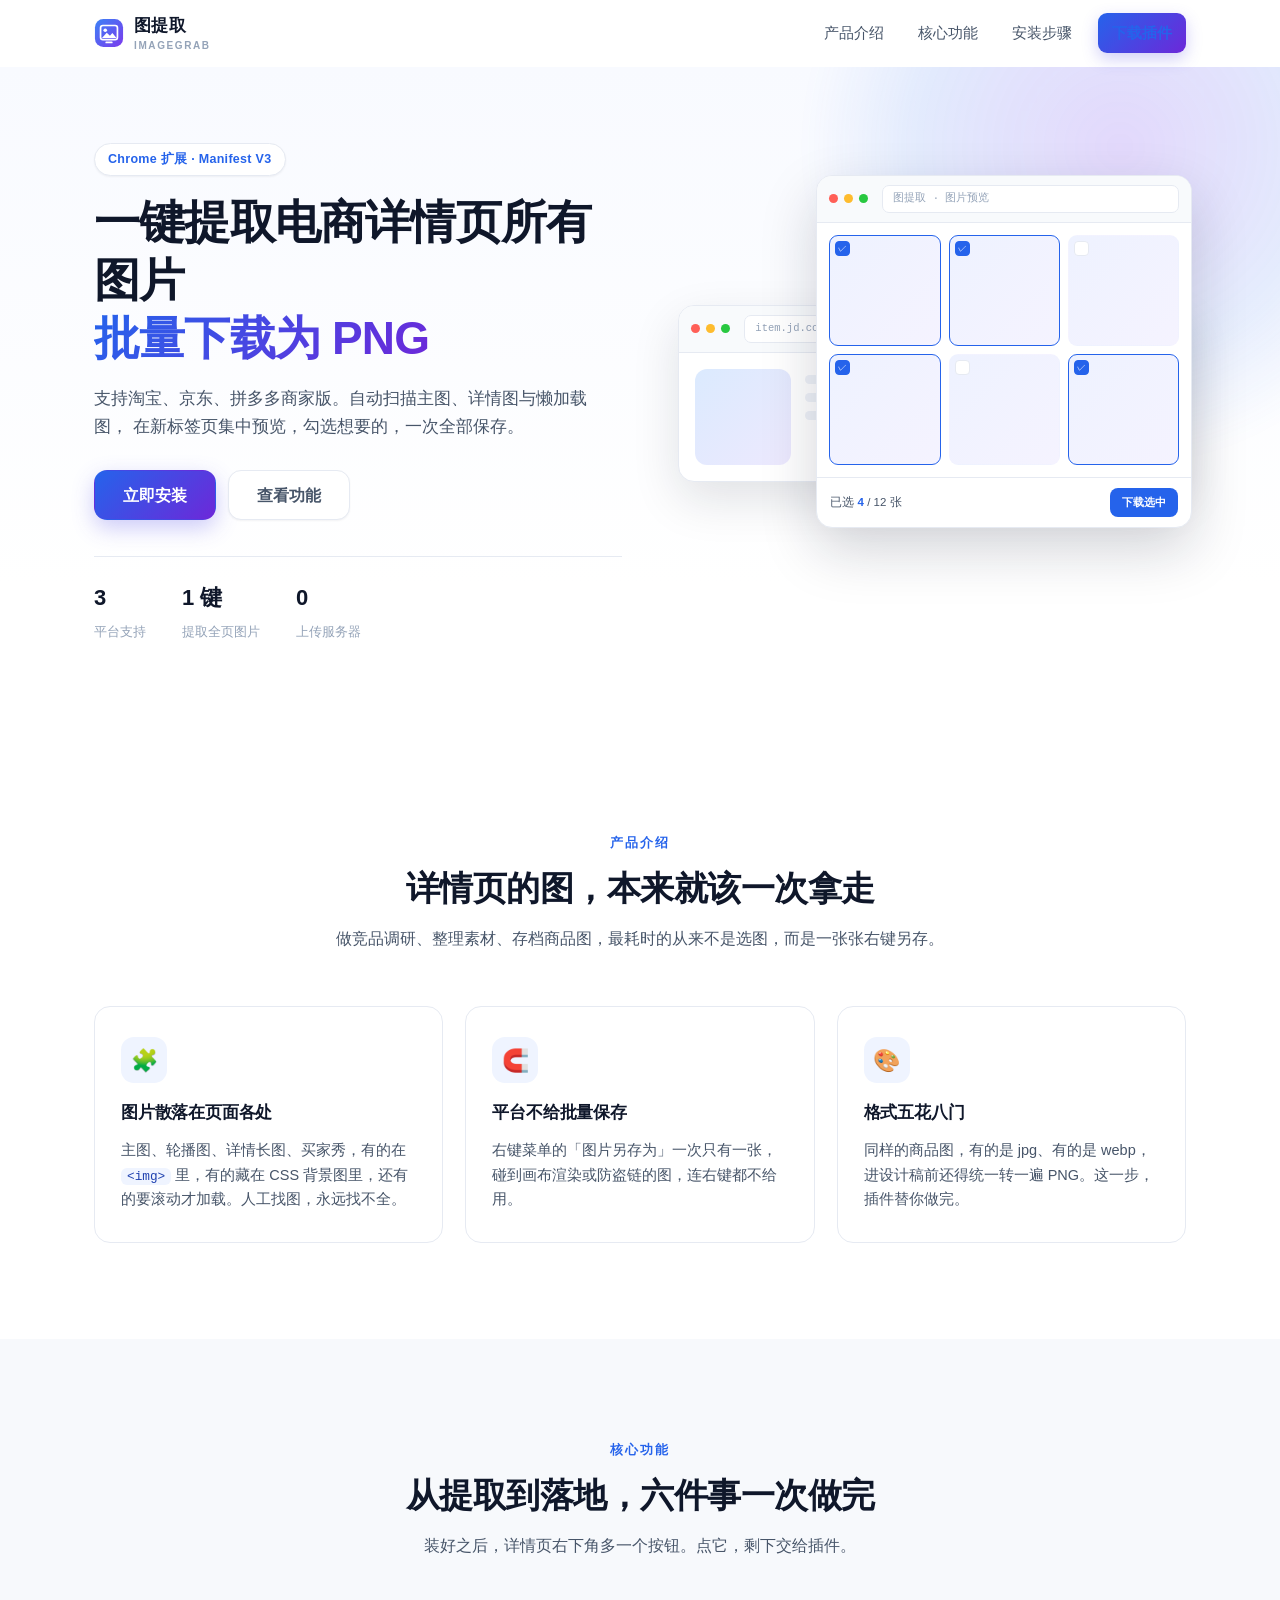
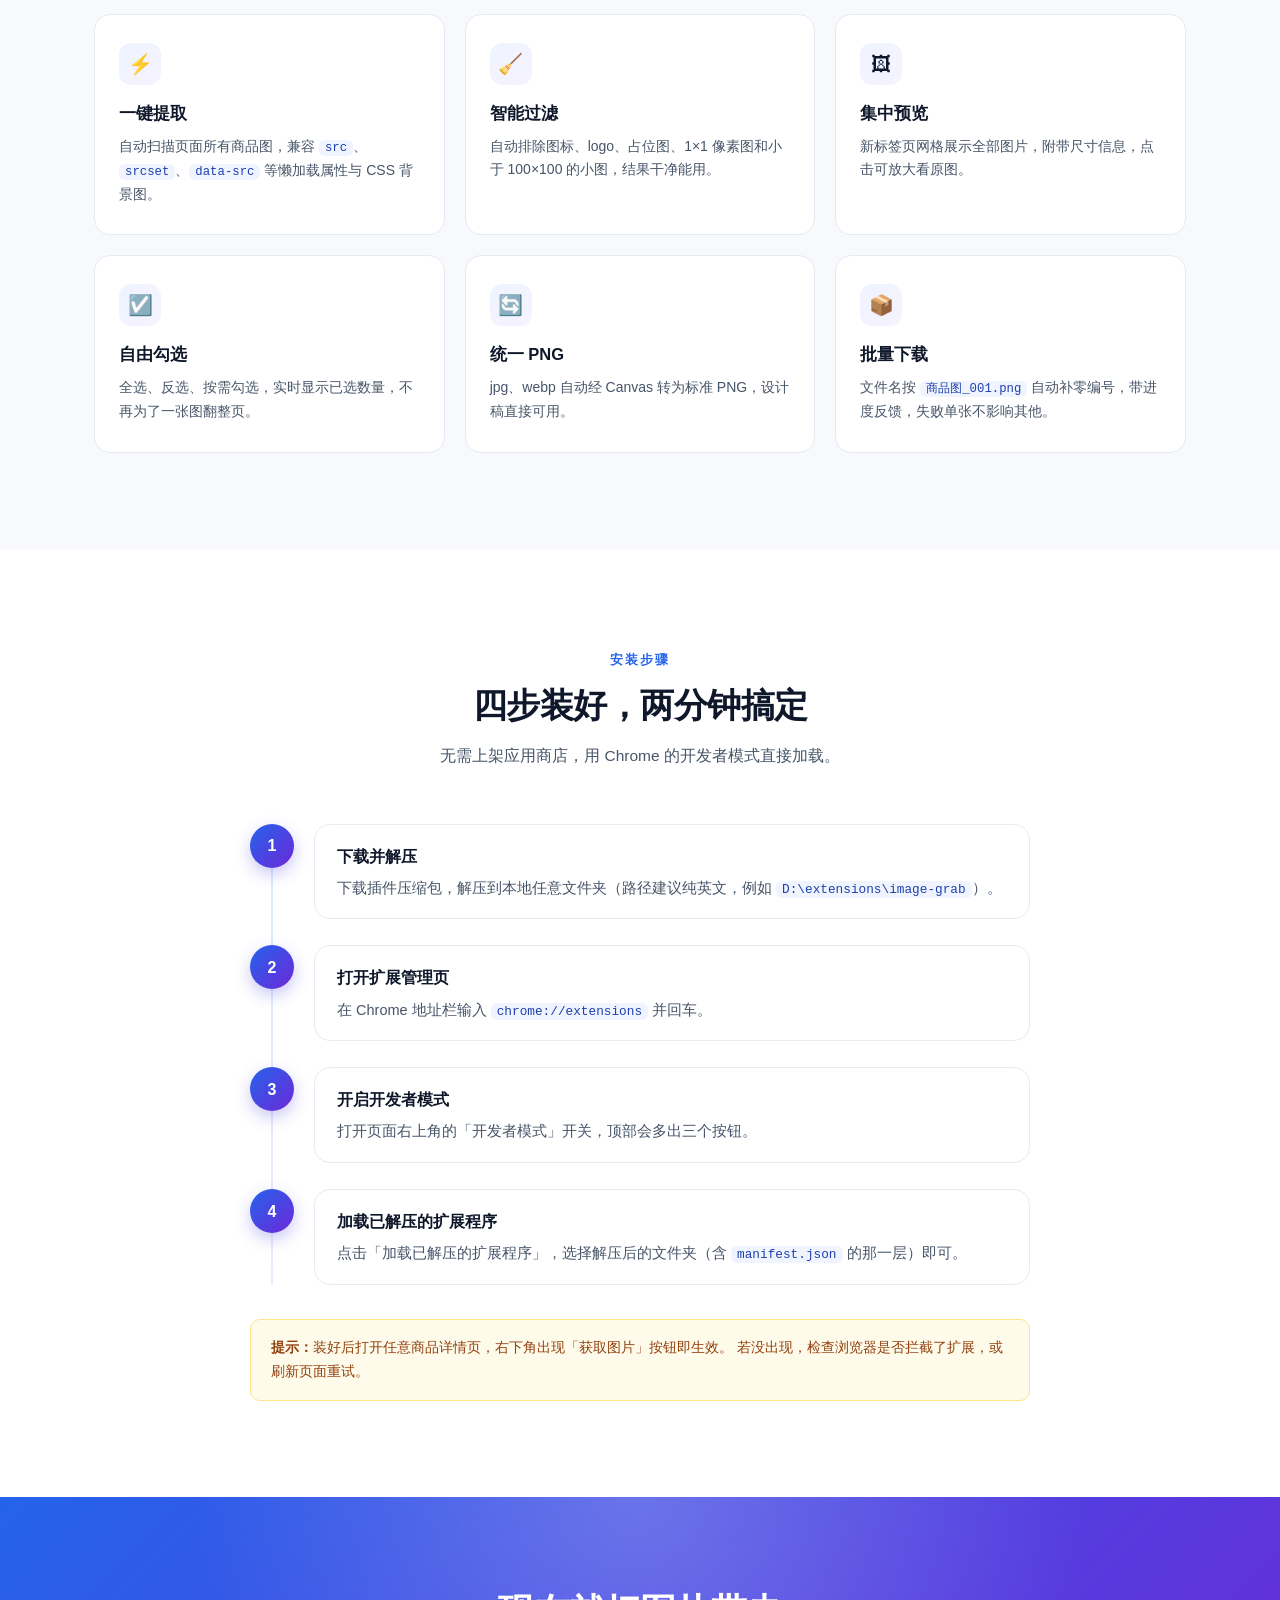
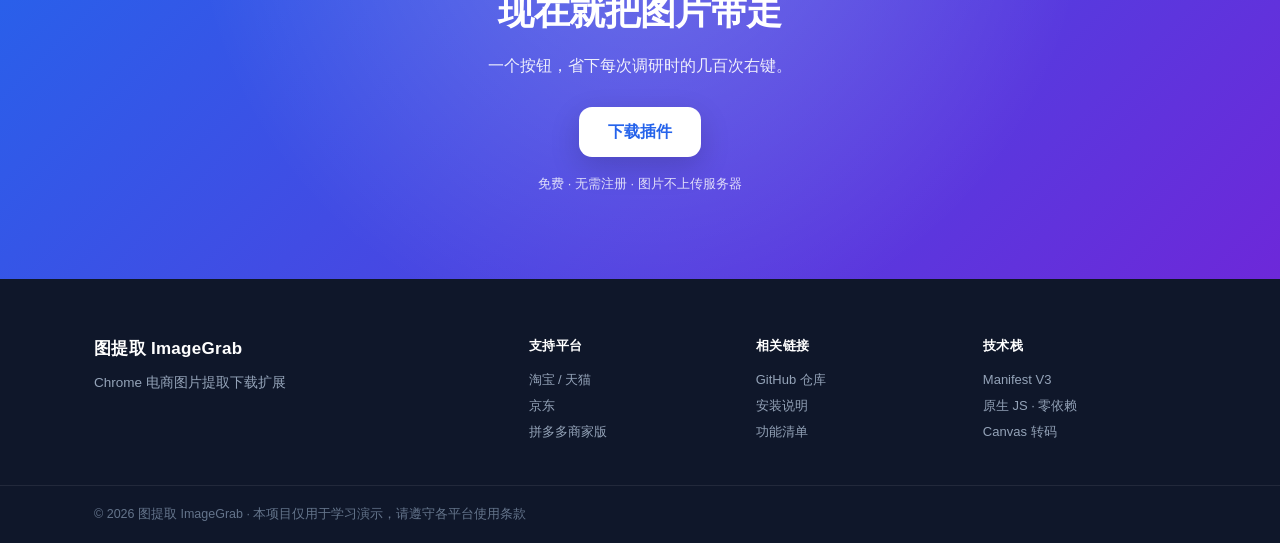
==== docs/index.html @ 2a809ac8 "feat: 初始化图提取插件（MV3）+ 官方宣传网站" ====
<!DOCTYPE html>
<html lang="zh-CN">
<head>
<meta charset="UTF-8">
<meta name="viewport" content="width=device-width, initial-scale=1.0">
<title>图提取 ImageGrab · 一键提取电商详情页图片</title>
<meta name="description" content="Chrome 扩展「图提取」：在淘宝、京东、拼多多商家版的商品详情页一键提取所有图片，集中预览、自由勾选、批量下载为 PNG。">
<link rel="stylesheet" href="css/style.css">
</head>
<body>

<!-- ================= 顶部导航 ================= -->
<header class="navbar" id="navbar">
  <div class="container navbar__inner">
    <a class="logo" href="#top" aria-label="图提取首页">
      <svg class="logo__icon" viewBox="0 0 32 32" width="30" height="30" aria-hidden="true">
        <defs>
          <linearGradient id="lg" x1="0" y1="0" x2="1" y2="1">
            <stop offset="0" stop-color="#3b82f6"/>
            <stop offset="1" stop-color="#7c3aed"/>
          </linearGradient>
        </defs>
        <rect x="1" y="1" width="30" height="30" rx="9" fill="url(#lg)"/>
        <rect x="7" y="8" width="18" height="15" rx="2.5" fill="none" stroke="#fff" stroke-width="1.8"/>
        <circle cx="12" cy="13" r="1.9" fill="#fff"/>
        <path d="M8.5 21.2 13.6 15.6 17 19l2.6-3 4.4 5.2Z" fill="#fff"/>
        <path d="M13 26h6" stroke="#fff" stroke-width="1.8" stroke-linecap="round"/>
      </svg>
      <span class="logo__text">图提取<em>ImageGrab</em></span>
    </a>

    <nav class="nav" id="nav">
      <a href="#intro" class="nav__link">产品介绍</a>
      <a href="#features" class="nav__link">核心功能</a>
      <a href="#install" class="nav__link">安装步骤</a>
      <a href="#download" class="nav__link nav__link--cta">下载插件</a>
    </nav>

    <button class="hamburger" id="hamburger" aria-label="展开菜单" aria-expanded="false">
      <span></span><span></span><span></span>
    </button>
  </div>
</header>

<main id="top">

  <!-- ================= Hero ================= -->
  <section class="hero">
    <div class="hero__glow" aria-hidden="true"></div>
    <div class="container hero__inner">
      <div class="hero__copy">
        <span class="pill">Chrome 扩展 · Manifest V3</span>
        <h1>一键提取电商详情页所有图片<br><span class="gradient-text">批量下载为 PNG</span></h1>
        <p class="hero__sub">
          支持淘宝、京东、拼多多商家版。自动扫描主图、详情图与懒加载图，
          在新标签页集中预览，勾选想要的，一次全部保存。
        </p>
        <div class="hero__actions">
          <a href="#install" class="btn btn--primary btn--lg">立即安装</a>
          <a href="#features" class="btn btn--ghost btn--lg">查看功能</a>
        </div>
        <ul class="hero__stats">
          <li><b>3</b><span>平台支持</span></li>
          <li><b>1 键</b><span>提取全页图片</span></li>
          <li><b>0</b><span>上传服务器</span></li>
        </ul>
      </div>

      <!-- 纯 CSS / SVG 绘制的插件界面示意 -->
      <div class="hero__visual">
        <div class="mock">
          <div class="mock__bar">
            <span class="dot dot--r"></span><span class="dot dot--y"></span><span class="dot dot--g"></span>
            <div class="mock__url">item.jd.com/100012043978.html</div>
          </div>
          <div class="mock__body">
            <div class="mock__product">
              <div class="mock__thumb"></div>
              <div class="mock__lines">
                <i style="width:78%"></i><i style="width:52%"></i><i style="width:38%"></i>
              </div>
            </div>
            <button class="mock__fab" type="button" tabindex="-1">🖼 获取图片</button>
          </div>
        </div>

        <div class="mock mock--gallery">
          <div class="mock__bar">
            <span class="dot dot--r"></span><span class="dot dot--y"></span><span class="dot dot--g"></span>
            <div class="mock__url">图提取 · 图片预览</div>
          </div>
          <div class="mock__gallery">
            <div class="g-item g-item--on"><span>✓</span></div>
            <div class="g-item g-item--on"><span>✓</span></div>
            <div class="g-item"><span></span></div>
            <div class="g-item g-item--on"><span>✓</span></div>
            <div class="g-item"><span></span></div>
            <div class="g-item g-item--on"><span>✓</span></div>
          </div>
          <div class="mock__foot">
            <span>已选 <b>4</b> / 12 张</span>
            <span class="mock__btn">下载选中</span>
          </div>
        </div>
      </div>
    </div>
  </section>

  <!-- ================= 产品介绍 ================= -->
  <section class="section" id="intro">
    <div class="container">
      <div class="section__head reveal">
        <span class="eyebrow">产品介绍</span>
        <h2>详情页的图，本来就该一次拿走</h2>
        <p>做竞品调研、整理素材、存档商品图，最耗时的从来不是选图，而是一张张右键另存。</p>
      </div>

      <div class="intro__grid">
        <article class="intro__card reveal">
          <div class="icon-badge">🧩</div>
          <h3>图片散落在页面各处</h3>
          <p>主图、轮播图、详情长图、买家秀，有的在 <code>&lt;img&gt;</code> 里，有的藏在 CSS 背景图里，还有的要滚动才加载。人工找图，永远找不全。</p>
        </article>
        <article class="intro__card reveal">
          <div class="icon-badge">🧲</div>
          <h3>平台不给批量保存</h3>
          <p>右键菜单的「图片另存为」一次只有一张，碰到画布渲染或防盗链的图，连右键都不给用。</p>
        </article>
        <article class="intro__card reveal">
          <div class="icon-badge">🎨</div>
          <h3>格式五花八门</h3>
          <p>同样的商品图，有的是 jpg、有的是 webp，进设计稿前还得统一转一遍 PNG。这一步，插件替你做完。</p>
        </article>
      </div>
    </div>
  </section>

  <!-- ================= 核心功能 ================= -->
  <section class="section section--alt" id="features">
    <div class="container">
      <div class="section__head reveal">
        <span class="eyebrow">核心功能</span>
        <h2>从提取到落地，六件事一次做完</h2>
        <p>装好之后，详情页右下角多一个按钮。点它，剩下交给插件。</p>
      </div>

      <div class="features">
        <article class="feature reveal">
          <div class="feature__icon">⚡</div>
          <h3>一键提取</h3>
          <p>自动扫描页面所有商品图，兼容 <code>src</code>、<code>srcset</code>、<code>data-src</code> 等懒加载属性与 CSS 背景图。</p>
        </article>
        <article class="feature reveal">
          <div class="feature__icon">🧹</div>
          <h3>智能过滤</h3>
          <p>自动排除图标、logo、占位图、1×1 像素图和小于 100×100 的小图，结果干净能用。</p>
        </article>
        <article class="feature reveal">
          <div class="feature__icon">🖼</div>
          <h3>集中预览</h3>
          <p>新标签页网格展示全部图片，附带尺寸信息，点击可放大看原图。</p>
        </article>
        <article class="feature reveal">
          <div class="feature__icon">☑️</div>
          <h3>自由勾选</h3>
          <p>全选、反选、按需勾选，实时显示已选数量，不再为了一张图翻整页。</p>
        </article>
        <article class="feature reveal">
          <div class="feature__icon">🔄</div>
          <h3>统一 PNG</h3>
          <p>jpg、webp 自动经 Canvas 转为标准 PNG，设计稿直接可用。</p>
        </article>
        <article class="feature reveal">
          <div class="feature__icon">📦</div>
          <h3>批量下载</h3>
          <p>文件名按 <code>商品图_001.png</code> 自动补零编号，带进度反馈，失败单张不影响其他。</p>
        </article>
      </div>
    </div>
  </section>

  <!-- ================= 安装步骤 ================= -->
  <section class="section" id="install">
    <div class="container">
      <div class="section__head reveal">
        <span class="eyebrow">安装步骤</span>
        <h2>四步装好，两分钟搞定</h2>
        <p>无需上架应用商店，用 Chrome 的开发者模式直接加载。</p>
      </div>

      <ol class="steps">
        <li class="step reveal">
          <span class="step__num">1</span>
          <div class="step__body">
            <h3>下载并解压</h3>
            <p>下载插件压缩包，解压到本地任意文件夹（路径建议纯英文，例如 <code>D:\extensions\image-grab</code>）。</p>
          </div>
        </li>
        <li class="step reveal">
          <span class="step__num">2</span>
          <div class="step__body">
            <h3>打开扩展管理页</h3>
            <p>在 Chrome 地址栏输入 <code>chrome://extensions</code> 并回车。</p>
          </div>
        </li>
        <li class="step reveal">
          <span class="step__num">3</span>
          <div class="step__body">
            <h3>开启开发者模式</h3>
            <p>打开页面右上角的「开发者模式」开关，顶部会多出三个按钮。</p>
          </div>
        </li>
        <li class="step reveal">
          <span class="step__num">4</span>
          <div class="step__body">
            <h3>加载已解压的扩展程序</h3>
            <p>点击「加载已解压的扩展程序」，选择解压后的文件夹（含 <code>manifest.json</code> 的那一层）即可。</p>
          </div>
        </li>
      </ol>

      <div class="install__note reveal">
        <b>提示：</b>装好后打开任意商品详情页，右下角出现「获取图片」按钮即生效。
        若没出现，检查浏览器是否拦截了扩展，或刷新页面重试。
      </div>
    </div>
  </section>

  <!-- ================= CTA ================= -->
  <section class="cta" id="download">
    <div class="container cta__inner reveal">
      <h2>现在就把图片带走</h2>
      <p>一个按钮，省下每次调研时的几百次右键。</p>
      <a href="#install" class="btn btn--white btn--lg">下载插件</a>
      <span class="cta__meta">免费 · 无需注册 · 图片不上传服务器</span>
    </div>
  </section>
</main>

<!-- ================= 页脚 ================= -->
<footer class="footer">
  <div class="container footer__inner">
    <div class="footer__brand">
      <strong>图提取 ImageGrab</strong>
      <p>Chrome 电商图片提取下载扩展</p>
    </div>
    <div class="footer__cols">
      <div>
        <h4>支持平台</h4>
        <p>淘宝 / 天猫<br>京东<br>拼多多商家版</p>
      </div>
      <div>
        <h4>相关链接</h4>
        <p><a href="https://github.com/" target="_blank" rel="noopener">GitHub 仓库</a><br>
           <a href="#install">安装说明</a><br>
           <a href="#features">功能清单</a></p>
      </div>
      <div>
        <h4>技术栈</h4>
        <p>Manifest V3<br>原生 JS · 零依赖<br>Canvas 转码</p>
      </div>
    </div>
  </div>
  <div class="footer__bottom">
    <div class="container">© 2026 图提取 ImageGrab · 本项目仅用于学习演示，请遵守各平台使用条款</div>
  </div>
</footer>

<script src="js/main.js"></script>
</body>
</html>
---- docs/css/style.css ----
/* ==========================================================
   图提取 ImageGrab · 官网样式
   纯静态，无框架、无 CDN、无外部图片
   ========================================================== */

:root {
  /* 主色：改这里就能换全站配色 */
  --primary: #2563eb;
  --primary-2: #7c3aed;
  --primary-light: #eff4ff;
  --gradient: linear-gradient(135deg, #2563eb 0%, #6d28d9 100%);

  --ink: #0f172a;
  --ink-2: #475569;
  --ink-3: #94a3b8;
  --line: #e6eaf2;
  --bg: #ffffff;
  --bg-alt: #f7f9fc;

  --radius-sm: 10px;
  --radius: 16px;
  --radius-lg: 22px;

  --shadow-sm: 0 1px 2px rgba(15, 23, 42, .05);
  --shadow: 0 4px 12px rgba(15, 23, 42, .06), 0 12px 32px rgba(15, 23, 42, .06);
  --shadow-lg: 0 18px 48px rgba(15, 23, 42, .12);

  --max: 1140px;
  --ease: .25s cubic-bezier(.22, .61, .36, 1);

  --font: -apple-system, BlinkMacSystemFont, "PingFang SC", "Microsoft YaHei", "Segoe UI", Roboto, sans-serif;
  --mono: "Cascadia Code", Consolas, "Courier New", monospace;
}

* { box-sizing: border-box; }

html { scroll-behavior: smooth; -webkit-text-size-adjust: 100%; }

body {
  margin: 0;
  font-family: var(--font);
  color: var(--ink);
  background: var(--bg);
  line-height: 1.7;
  font-size: 16px;
  -webkit-font-smoothing: antialiased;
}

img, svg { max-width: 100%; display: block; }
a { color: inherit; text-decoration: none; }

code {
  font-family: var(--mono);
  font-size: .88em;
  background: var(--primary-light);
  color: #1e40af;
  padding: 1px 6px;
  border-radius: 6px;
  word-break: break-word;
}

.container {
  width: 100%;
  max-width: var(--max);
  margin: 0 auto;
  padding: 0 24px;
}

.gradient-text {
  background: var(--gradient);
  -webkit-background-clip: text;
  background-clip: text;
  color: transparent;
}

/* ---------------- 按钮 ---------------- */
.btn {
  display: inline-flex;
  align-items: center;
  justify-content: center;
  gap: 8px;
  height: 44px;
  padding: 0 22px;
  border-radius: 11px;
  border: 1px solid transparent;
  font-size: 15px;
  font-weight: 600;
  cursor: pointer;
  transition: transform var(--ease), box-shadow var(--ease), background var(--ease), border-color var(--ease);
  white-space: nowrap;
}
.btn--lg { height: 50px; padding: 0 28px; font-size: 16px; border-radius: 13px; }

.btn--primary {
  background: var(--gradient);
  color: #fff;
  box-shadow: 0 8px 22px rgba(76, 70, 229, .28);
}
.btn--primary:hover { transform: translateY(-2px); box-shadow: 0 12px 28px rgba(76, 70, 229, .36); }

.btn--ghost {
  background: #fff;
  color: var(--ink-2);
  border-color: var(--line);
  box-shadow: var(--shadow-sm);
}
.btn--ghost:hover { border-color: #c7d2fe; color: var(--primary); transform: translateY(-2px); }

.btn--white { background: #fff; color: var(--primary); box-shadow: 0 10px 30px rgba(0, 0, 0, .16); }
.btn--white:hover { transform: translateY(-2px); }

/* ---------------- 导航 ---------------- */
.navbar {
  position: sticky;
  top: 0;
  z-index: 100;
  background: rgba(255, 255, 255, .72);
  backdrop-filter: saturate(180%) blur(14px);
  -webkit-backdrop-filter: saturate(180%) blur(14px);
  border-bottom: 1px solid transparent;
  transition: border-color var(--ease), box-shadow var(--ease), background var(--ease);
}
.navbar.is-scrolled {
  background: rgba(255, 255, 255, .9);
  border-bottom-color: var(--line);
  box-shadow: 0 6px 24px rgba(15, 23, 42, .06);
}

.navbar__inner {
  display: flex;
  align-items: center;
  justify-content: space-between;
  height: 66px;
  gap: 20px;
}

.logo { display: flex; align-items: center; gap: 10px; }
.logo__icon { flex: 0 0 auto; border-radius: 9px; }
.logo__text { font-weight: 700; font-size: 17px; letter-spacing: .4px; }
.logo__text em {
  display: block;
  font-style: normal;
  font-size: 10px;
  letter-spacing: 1.6px;
  color: var(--ink-3);
  font-weight: 600;
  text-transform: uppercase;
  margin-top: -4px;
}

.nav { display: flex; align-items: center; gap: 6px; }
.nav__link {
  position: relative;
  padding: 8px 14px;
  border-radius: 9px;
  font-size: 14.5px;
  font-weight: 500;
  color: var(--ink-2);
  transition: color var(--ease), background var(--ease);
}
.nav__link:hover { color: var(--primary); background: var(--primary-light); }
.nav__link.is-active { color: var(--primary); font-weight: 600; }
.nav__link.is-active::after {
  content: "";
  position: absolute;
  left: 14px;
  right: 14px;
  bottom: 3px;
  height: 2px;
  border-radius: 2px;
  background: var(--gradient);
}
.nav__link--cta {
  margin-left: 6px;
  background: var(--gradient);
  color: #fff;
  box-shadow: 0 6px 16px rgba(76, 70, 229, .26);
}
.nav__link--cta:hover { color: #fff; background: var(--gradient); transform: translateY(-1px); }
.nav__link--cta::after { display: none; }

.hamburger {
  display: none;
  width: 42px;
  height: 42px;
  border: 1px solid var(--line);
  border-radius: 10px;
  background: #fff;
  cursor: pointer;
  padding: 11px 10px;
  flex-direction: column;
  justify-content: space-between;
}
.hamburger span {
  display: block;
  height: 2px;
  width: 100%;
  background: var(--ink);
  border-radius: 2px;
  transition: transform var(--ease), opacity var(--ease);
}
.hamburger.is-open span:nth-child(1) { transform: translateY(8px) rotate(45deg); }
.hamburger.is-open span:nth-child(2) { opacity: 0; }
.hamburger.is-open span:nth-child(3) { transform: translateY(-8px) rotate(-45deg); }

/* ---------------- Hero ---------------- */
.hero {
  position: relative;
  overflow: hidden;
  padding: 76px 0 88px;
  background: linear-gradient(180deg, #f8faff 0%, #ffffff 78%);
}
.hero__glow {
  position: absolute;
  top: -240px;
  right: -160px;
  width: 640px;
  height: 640px;
  border-radius: 50%;
  background: radial-gradient(circle, rgba(124, 58, 237, .18), rgba(37, 99, 235, .10) 45%, transparent 70%);
  filter: blur(8px);
  pointer-events: none;
}
.hero__inner {
  position: relative;
  display: grid;
  grid-template-columns: 1.02fr .98fr;
  gap: 56px;
  align-items: center;
}

.pill {
  display: inline-block;
  padding: 5px 13px;
  border-radius: 999px;
  background: #fff;
  border: 1px solid var(--line);
  font-size: 12.5px;
  font-weight: 600;
  color: var(--primary);
  box-shadow: var(--shadow-sm);
  letter-spacing: .3px;
}

.hero h1 {
  margin: 18px 0 16px;
  font-size: clamp(28px, 4.2vw, 46px);
  line-height: 1.26;
  letter-spacing: -.8px;
  font-weight: 800;
}

.hero__sub {
  margin: 0 0 30px;
  font-size: clamp(14.5px, 1.4vw, 16.5px);
  color: var(--ink-2);
  max-width: 30em;
}

.hero__actions { display: flex; gap: 12px; flex-wrap: wrap; }

.hero__stats {
  display: flex;
  gap: 36px;
  list-style: none;
  margin: 36px 0 0;
  padding: 22px 0 0;
  border-top: 1px solid var(--line);
}
.hero__stats b { display: block; font-size: 22px; letter-spacing: -.4px; }
.hero__stats span { font-size: 12.5px; color: var(--ink-3); }

/* Hero 右侧示意图 */
.hero__visual { position: relative; }
.mock {
  background: #fff;
  border: 1px solid var(--line);
  border-radius: var(--radius);
  box-shadow: var(--shadow-lg);
  overflow: hidden;
}
.mock--gallery {
  position: absolute;
  right: -6px;
  bottom: -46px;
  width: 74%;
  box-shadow: 0 22px 56px rgba(15, 23, 42, .18);
  animation: float 6s ease-in-out infinite;
}
.mock__bar {
  display: flex;
  align-items: center;
  gap: 6px;
  padding: 9px 12px;
  background: #f8fafc;
  border-bottom: 1px solid var(--line);
}
.dot { width: 9px; height: 9px; border-radius: 50%; }
.dot--r { background: #ff5f57; }
.dot--y { background: #febc2e; }
.dot--g { background: #28c840; }
.mock__url {
  flex: 1;
  margin-left: 8px;
  padding: 4px 10px;
  background: #fff;
  border: 1px solid var(--line);
  border-radius: 7px;
  font-family: var(--mono);
  font-size: 10.5px;
  color: var(--ink-3);
  white-space: nowrap;
  overflow: hidden;
  text-overflow: ellipsis;
}

.mock__body { position: relative; padding: 16px; }
.mock__product { display: flex; gap: 14px; }
.mock__thumb {
  width: 96px;
  height: 96px;
  flex: 0 0 auto;
  border-radius: 12px;
  background: linear-gradient(135deg, #dbeafe, #ede9fe);
}
.mock__lines { flex: 1; padding-top: 6px; }
.mock__lines i {
  display: block;
  height: 9px;
  border-radius: 5px;
  background: #eef2f8;
  margin-bottom: 9px;
}

.mock__fab {
  position: absolute;
  right: 14px;
  bottom: 12px;
  padding: 7px 14px;
  border: 0;
  border-radius: 18px;
  background: var(--gradient);
  color: #fff;
  font-size: 11.5px;
  font-weight: 600;
  box-shadow: 0 6px 16px rgba(76, 70, 229, .38);
  cursor: default;
}

.mock__gallery {
  display: grid;
  grid-template-columns: repeat(3, 1fr);
  gap: 8px;
  padding: 12px;
}
.g-item {
  position: relative;
  aspect-ratio: 1 / 1;
  border-radius: 9px;
  background: linear-gradient(135deg, #eef2ff, #f5f3ff);
  border: 1.5px solid transparent;
}
.g-item--on { border-color: var(--primary); }
.g-item span {
  position: absolute;
  top: 5px;
  left: 5px;
  width: 15px;
  height: 15px;
  border-radius: 4px;
  background: #fff;
  border: 1.5px solid var(--line);
  font-size: 9px;
  line-height: 12px;
  text-align: center;
  color: #fff;
}
.g-item--on span { background: var(--primary); border-color: var(--primary); }

.mock__foot {
  display: flex;
  align-items: center;
  justify-content: space-between;
  padding: 10px 13px;
  border-top: 1px solid var(--line);
  font-size: 11.5px;
  color: var(--ink-2);
}
.mock__foot b { color: var(--primary); }
.mock__btn {
  padding: 5px 12px;
  border-radius: 8px;
  background: var(--primary);
  color: #fff;
  font-size: 11px;
  font-weight: 600;
}

@keyframes float {
  0%, 100% { transform: translateY(0); }
  50% { transform: translateY(-10px); }
}

/* ---------------- 通用区块 ---------------- */
.section { padding: 96px 0; }
.section--alt { background: var(--bg-alt); }

.section__head {
  text-align: center;
  max-width: 640px;
  margin: 0 auto 54px;
}
.eyebrow {
  display: inline-block;
  font-size: 12.5px;
  font-weight: 700;
  letter-spacing: 2px;
  color: var(--primary);
  text-transform: uppercase;
  margin-bottom: 12px;
}
.section__head h2 {
  margin: 0 0 14px;
  font-size: clamp(23px, 3vw, 34px);
  line-height: 1.35;
  letter-spacing: -.5px;
  font-weight: 800;
}
.section__head p { margin: 0; color: var(--ink-2); font-size: 15.5px; }

/* ---------------- 产品介绍 ---------------- */
.intro__grid {
  display: grid;
  grid-template-columns: repeat(3, 1fr);
  gap: 22px;
}
.intro__card {
  padding: 30px 26px;
  background: #fff;
  border: 1px solid var(--line);
  border-radius: var(--radius);
  transition: transform var(--ease), box-shadow var(--ease), border-color var(--ease);
}
.intro__card:hover {
  transform: translateY(-4px);
  box-shadow: var(--shadow);
  border-color: #dbe4f5;
}
.icon-badge {
  width: 46px;
  height: 46px;
  border-radius: 13px;
  background: var(--primary-light);
  display: flex;
  align-items: center;
  justify-content: center;
  font-size: 22px;
  margin-bottom: 16px;
}
.intro__card h3 { margin: 0 0 10px; font-size: 17px; letter-spacing: -.2px; }
.intro__card p { margin: 0; color: var(--ink-2); font-size: 14.5px; }

/* ---------------- 功能网格 ---------------- */
.features {
  display: grid;
  grid-template-columns: repeat(3, 1fr);
  gap: 20px;
}
.feature {
  padding: 28px 24px;
  background: #fff;
  border: 1px solid var(--line);
  border-radius: var(--radius);
  transition: transform var(--ease), box-shadow var(--ease), border-color var(--ease);
}
.feature:hover {
  transform: translateY(-5px);
  box-shadow: var(--shadow);
  border-color: #dbe4f5;
}
.feature__icon {
  width: 42px;
  height: 42px;
  border-radius: 12px;
  display: flex;
  align-items: center;
  justify-content: center;
  font-size: 20px;
  background: linear-gradient(135deg, #eff4ff, #f5f3ff);
  margin-bottom: 14px;
}
.feature h3 { margin: 0 0 8px; font-size: 16.5px; }
.feature p { margin: 0; color: var(--ink-2); font-size: 14px; }

/* ---------------- 安装步骤 ---------------- */
.steps {
  list-style: none;
  margin: 0 auto;
  padding: 0;
  max-width: 780px;
  position: relative;
}
.steps::before {
  content: "";
  position: absolute;
  left: 21px;
  top: 22px;
  bottom: 26px;
  width: 2px;
  background: linear-gradient(180deg, #dbeafe, #ede9fe);
}
.step {
  position: relative;
  display: flex;
  gap: 20px;
  padding: 0 0 26px;
}
.step__num {
  flex: 0 0 auto;
  width: 44px;
  height: 44px;
  border-radius: 50%;
  background: var(--gradient);
  color: #fff;
  font-weight: 700;
  font-size: 16px;
  display: flex;
  align-items: center;
  justify-content: center;
  box-shadow: 0 6px 16px rgba(76, 70, 229, .3);
  z-index: 1;
}
.step__body {
  flex: 1;
  background: #fff;
  border: 1px solid var(--line);
  border-radius: var(--radius);
  padding: 18px 22px;
  transition: box-shadow var(--ease), border-color var(--ease);
}
.step:hover .step__body { box-shadow: var(--shadow); border-color: #dbe4f5; }
.step__body h3 { margin: 0 0 6px; font-size: 16px; }
.step__body p { margin: 0; color: var(--ink-2); font-size: 14.5px; }

.install__note {
  max-width: 780px;
  margin: 8px auto 0;
  padding: 16px 20px;
  border-radius: var(--radius-sm);
  background: #fffbeb;
  border: 1px solid #fde68a;
  font-size: 14px;
  color: #92400e;
}

/* ---------------- CTA ---------------- */
.cta {
  padding: 84px 0;
  background: var(--gradient);
  color: #fff;
  text-align: center;
  position: relative;
  overflow: hidden;
}
.cta::before {
  content: "";
  position: absolute;
  inset: 0;
  background: radial-gradient(circle at 50% 0%, rgba(255, 255, 255, .22), transparent 60%);
  pointer-events: none;
}
.cta__inner { position: relative; }
.cta h2 { margin: 0 0 10px; font-size: clamp(24px, 3.4vw, 36px); letter-spacing: -.6px; font-weight: 800; }
.cta p { margin: 0 0 28px; opacity: .9; font-size: 16px; }
.cta__meta { display: block; margin-top: 16px; font-size: 13px; opacity: .82; }

/* ---------------- 页脚 ---------------- */
.footer { background: #0f172a; color: #cbd5e1; padding: 56px 0 0; }
.footer__inner {
  display: grid;
  grid-template-columns: 1.2fr 2fr;
  gap: 40px;
  padding-bottom: 40px;
}
.footer__brand strong { color: #fff; font-size: 17px; letter-spacing: .3px; }
.footer__brand p { margin: 8px 0 0; font-size: 13.5px; color: #94a3b8; }
.footer__cols { display: grid; grid-template-columns: repeat(3, 1fr); gap: 24px; }
.footer__cols h4 { margin: 0 0 10px; font-size: 13px; color: #fff; letter-spacing: .6px; }
.footer__cols p { margin: 0; font-size: 13px; line-height: 2; color: #94a3b8; }
.footer__cols a { transition: color var(--ease); }
.footer__cols a:hover { color: #fff; }
.footer__bottom {
  border-top: 1px solid rgba(255, 255, 255, .08);
  padding: 18px 0;
  font-size: 12.5px;
  color: #64748b;
}

/* ---------------- 滚动淡入 ---------------- */
.reveal {
  opacity: 0;
  transform: translateY(18px);
  transition: opacity .5s ease, transform .5s cubic-bezier(.22, .61, .36, 1);
}
.reveal.is-visible { opacity: 1; transform: none; }

/* ---------------- 响应式 ---------------- */
@media (max-width: 1023px) {
  .hero { padding: 56px 0 72px; }
  .hero__inner { grid-template-columns: 1fr; gap: 44px; }
  .hero__visual { max-width: 520px; }
  .mock--gallery { position: static; width: 100%; margin-top: 18px; animation: none; }
  .intro__grid { grid-template-columns: repeat(2, 1fr); }
  .features { grid-template-columns: repeat(2, 1fr); }
  .section { padding: 76px 0; }
}

@media (max-width: 767px) {
  body { font-size: 15px; }

  .hamburger { display: flex; }
  .nav {
    position: absolute;
    top: 66px;
    left: 0;
    right: 0;
    flex-direction: column;
    align-items: stretch;
    gap: 2px;
    padding: 10px 16px 16px;
    background: #fff;
    border-bottom: 1px solid var(--line);
    box-shadow: 0 14px 30px rgba(15, 23, 42, .1);
    max-height: 0;
    overflow: hidden;
    opacity: 0;
    pointer-events: none;
    transition: max-height var(--ease), opacity var(--ease), padding var(--ease);
  }
  .nav.is-open { max-height: 320px; opacity: 1; pointer-events: auto; }
  .nav__link { padding: 12px 14px; font-size: 15px; }
  .nav__link.is-active::after { display: none; }
  .nav__link--cta { margin: 6px 0 0; text-align: center; }

  .hero__stats { gap: 22px; }
  .hero__stats b { font-size: 19px; }
  .hero__actions .btn { flex: 1; }

  .intro__grid, .features { grid-template-columns: 1fr; gap: 14px; }
  .section { padding: 62px 0; }
  .section__head { margin-bottom: 36px; }

  .steps::before { left: 17px; }
  .step { gap: 14px; }
  .step__num { width: 36px; height: 36px; font-size: 14px; }
  .step__body { padding: 15px 16px; }

  .footer__inner { grid-template-columns: 1fr; gap: 30px; }
  .footer__cols { grid-template-columns: 1fr 1fr; gap: 20px; }
}

@media (max-width: 380px) {
  .container { padding: 0 16px; }
  .hero__stats { flex-wrap: wrap; gap: 16px 26px; }
  .footer__cols { grid-template-columns: 1fr; }
}
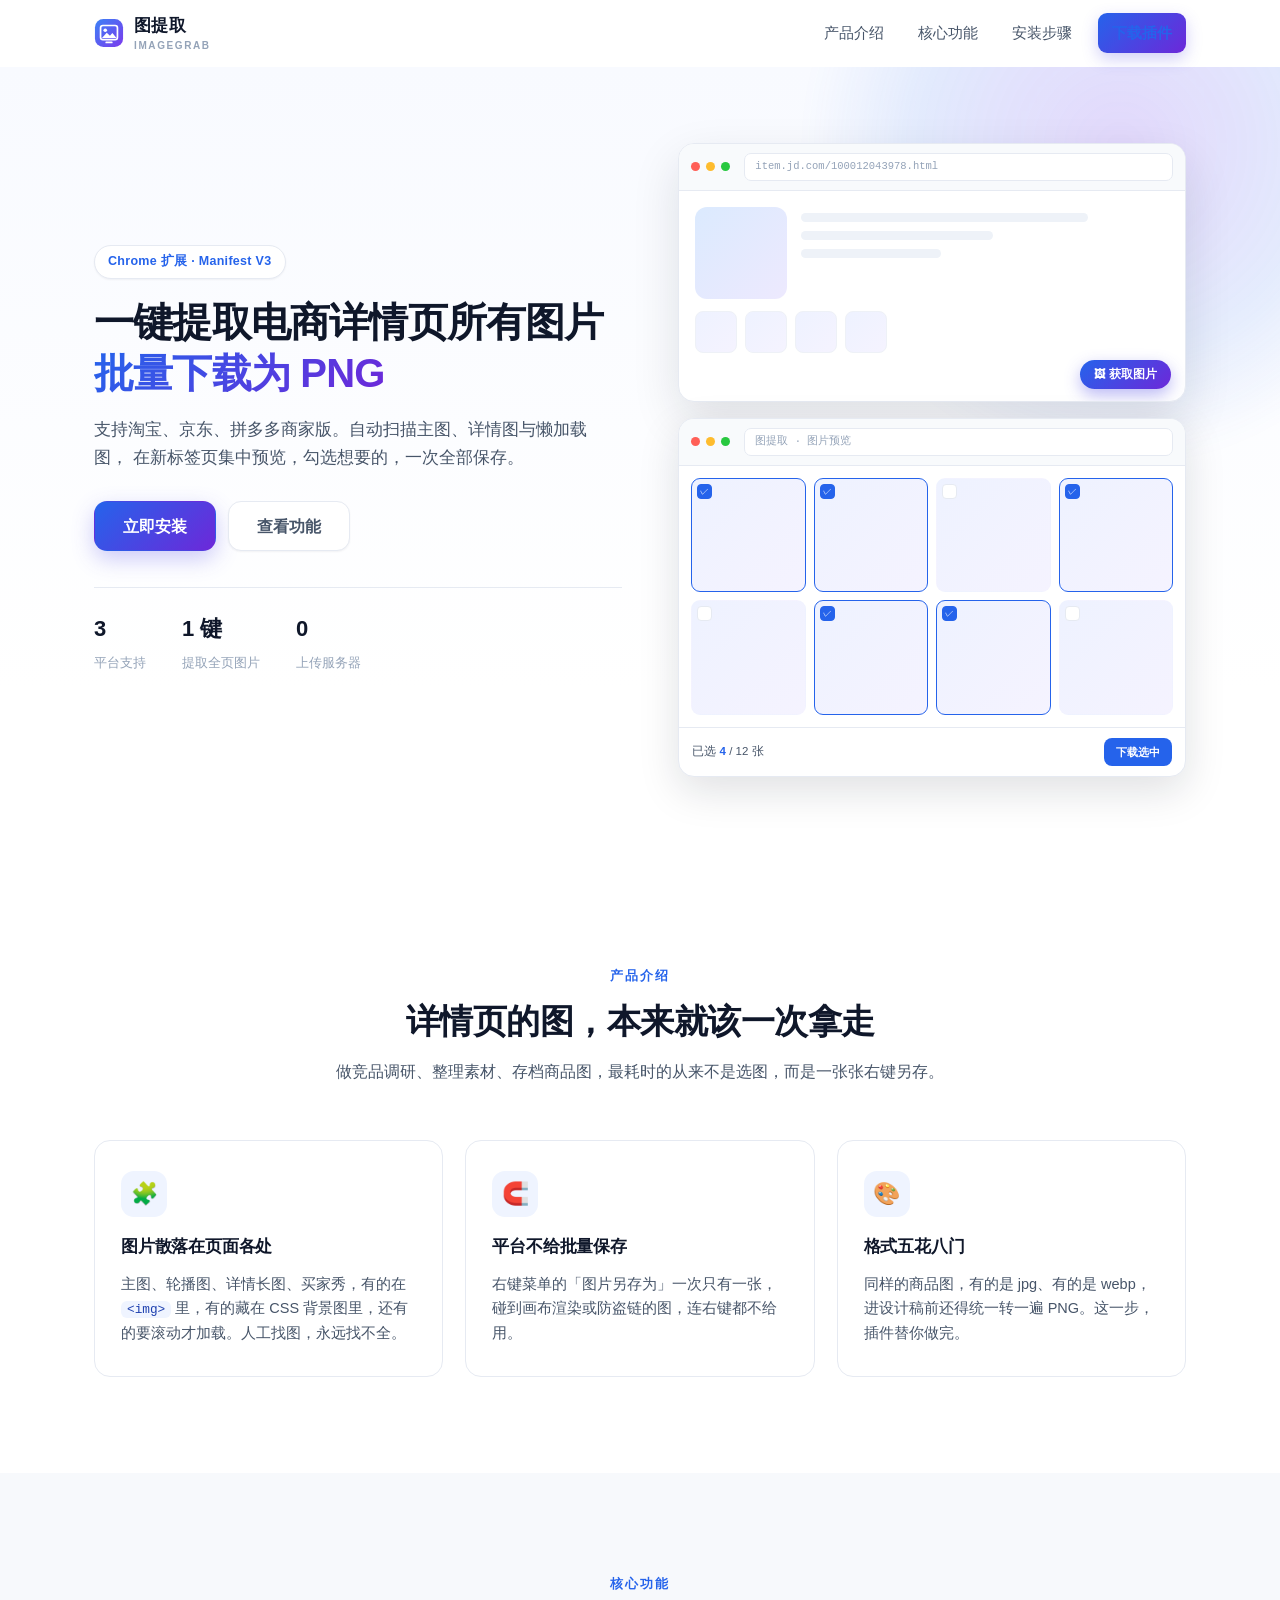
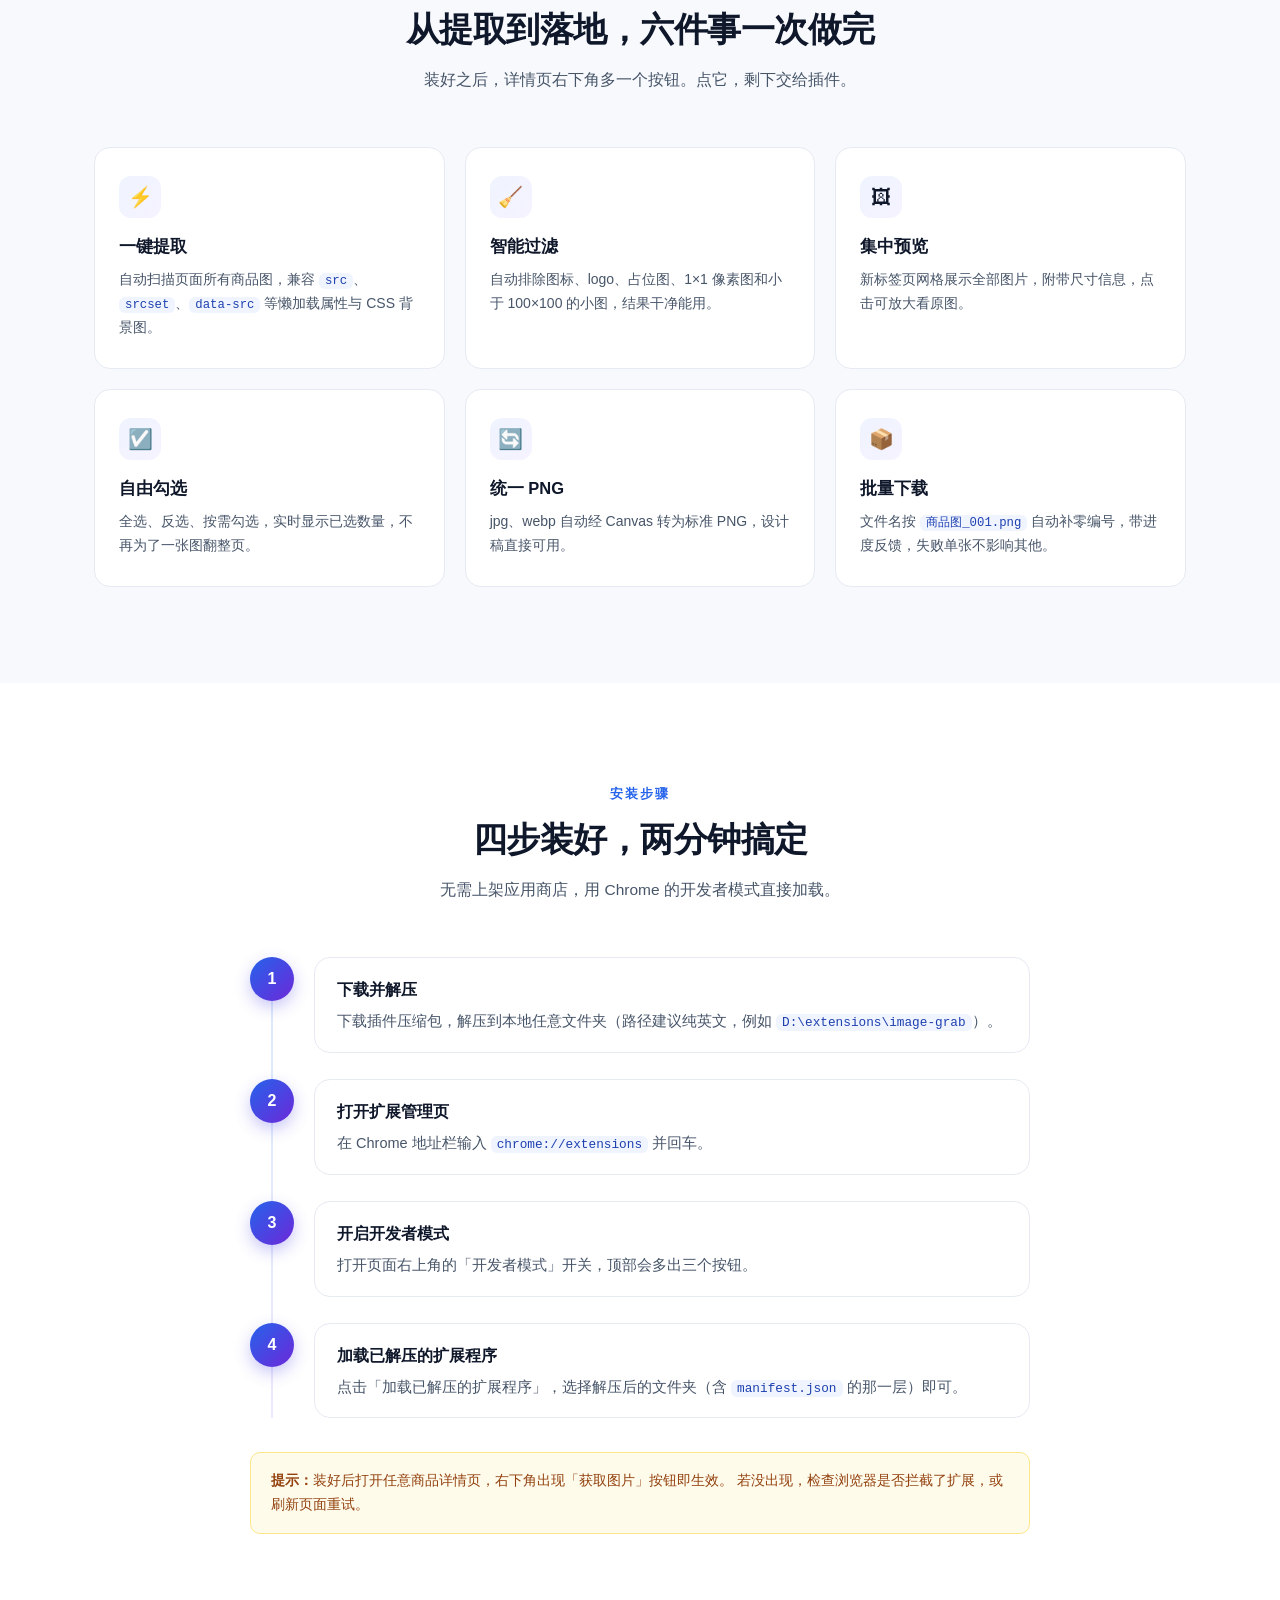
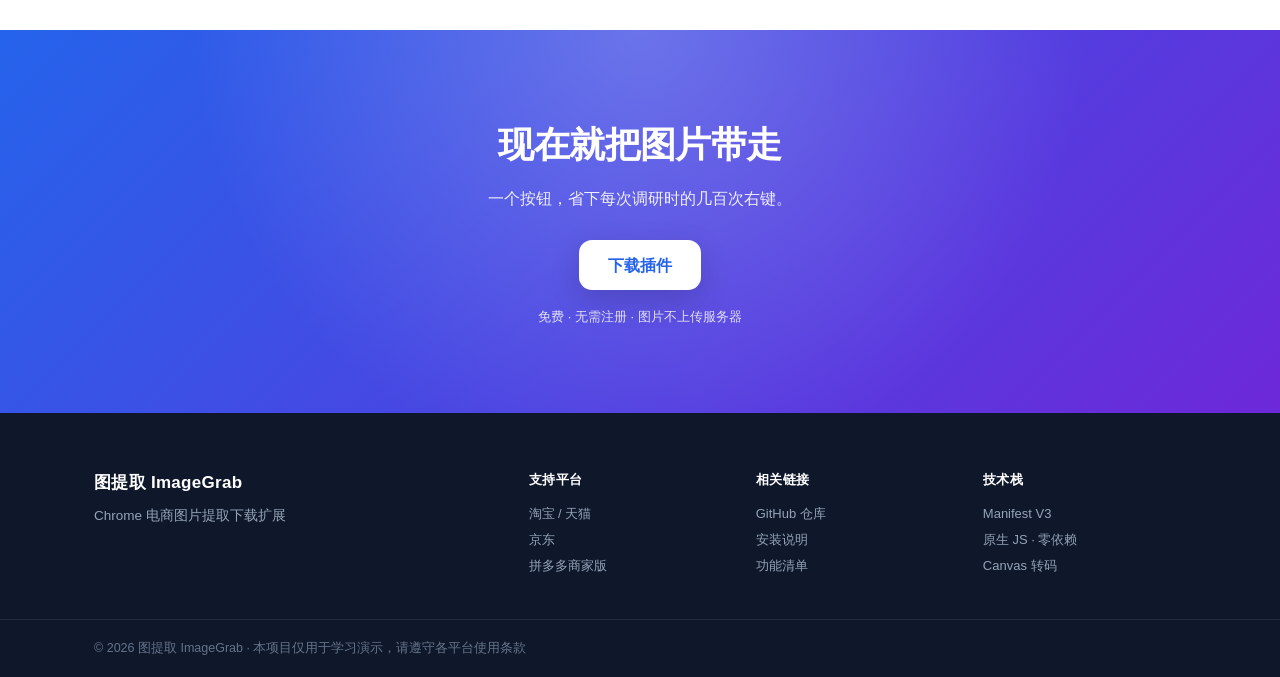
==== commit f71e862e: "style: 优化首屏示意图层级与移动端排版" ====
--- a/docs/index.html
+++ b/docs/index.html
@@ -80,6 +80,9 @@
                 <i style="width:78%"></i><i style="width:52%"></i><i style="width:38%"></i>
               </div>
             </div>
+            <div class="mock__strip">
+              <span></span><span></span><span></span><span></span>
+            </div>
             <button class="mock__fab" type="button" tabindex="-1">🖼 获取图片</button>
           </div>
         </div>
@@ -96,6 +99,8 @@
             <div class="g-item g-item--on"><span>✓</span></div>
             <div class="g-item"><span></span></div>
             <div class="g-item g-item--on"><span>✓</span></div>
+            <div class="g-item g-item--on"><span>✓</span></div>
+            <div class="g-item"><span></span></div>
           </div>
           <div class="mock__foot">
             <span>已选 <b>4</b> / 12 张</span>
--- a/docs/css/style.css
+++ b/docs/css/style.css
@@ -244,8 +244,8 @@
 
 .hero h1 {
   margin: 18px 0 16px;
-  font-size: clamp(28px, 4.2vw, 46px);
-  line-height: 1.26;
+  font-size: clamp(26px, 3.4vw, 40px);
+  line-height: 1.28;
   letter-spacing: -.8px;
   font-weight: 800;
 }
@@ -271,7 +271,12 @@
 .hero__stats span { font-size: 12.5px; color: var(--ink-3); }
 
 /* Hero 右侧示意图 */
-.hero__visual { position: relative; }
+.hero__visual {
+  position: relative;
+  display: flex;
+  flex-direction: column;
+  gap: 16px;
+}
 .mock {
   background: #fff;
   border: 1px solid var(--line);
@@ -280,11 +285,8 @@
   overflow: hidden;
 }
 .mock--gallery {
-  position: absolute;
-  right: -6px;
-  bottom: -46px;
-  width: 74%;
-  box-shadow: 0 22px 56px rgba(15, 23, 42, .18);
+  width: 100%;
+  box-shadow: 0 14px 40px rgba(15, 23, 42, .13);
   animation: float 6s ease-in-out infinite;
 }
 .mock__bar {
@@ -314,11 +316,11 @@
   text-overflow: ellipsis;
 }
 
-.mock__body { position: relative; padding: 16px; }
+.mock__body { position: relative; padding: 16px 16px 48px; }
 .mock__product { display: flex; gap: 14px; }
 .mock__thumb {
-  width: 96px;
-  height: 96px;
+  width: 92px;
+  height: 92px;
   flex: 0 0 auto;
   border-radius: 12px;
   background: linear-gradient(135deg, #dbeafe, #ede9fe);
@@ -330,6 +332,15 @@
   border-radius: 5px;
   background: #eef2f8;
   margin-bottom: 9px;
+}
+
+.mock__strip { display: flex; gap: 8px; margin-top: 12px; }
+.mock__strip span {
+  width: 42px;
+  height: 42px;
+  border-radius: 8px;
+  background: linear-gradient(135deg, #eef2ff, #f5f3ff);
+  border: 1px solid #eef1f7;
 }
 
 .mock__fab {
@@ -349,7 +360,7 @@
 
 .mock__gallery {
   display: grid;
-  grid-template-columns: repeat(3, 1fr);
+  grid-template-columns: repeat(4, 1fr);
   gap: 8px;
   padding: 12px;
 }
@@ -607,9 +618,9 @@
 /* ---------------- 响应式 ---------------- */
 @media (max-width: 1023px) {
   .hero { padding: 56px 0 72px; }
-  .hero__inner { grid-template-columns: 1fr; gap: 44px; }
+  .hero__inner { grid-template-columns: 1fr; gap: 40px; }
   .hero__visual { max-width: 520px; }
-  .mock--gallery { position: static; width: 100%; margin-top: 18px; animation: none; }
+  .mock--gallery { animation: none; }
   .intro__grid { grid-template-columns: repeat(2, 1fr); }
   .features { grid-template-columns: repeat(2, 1fr); }
   .section { padding: 76px 0; }
